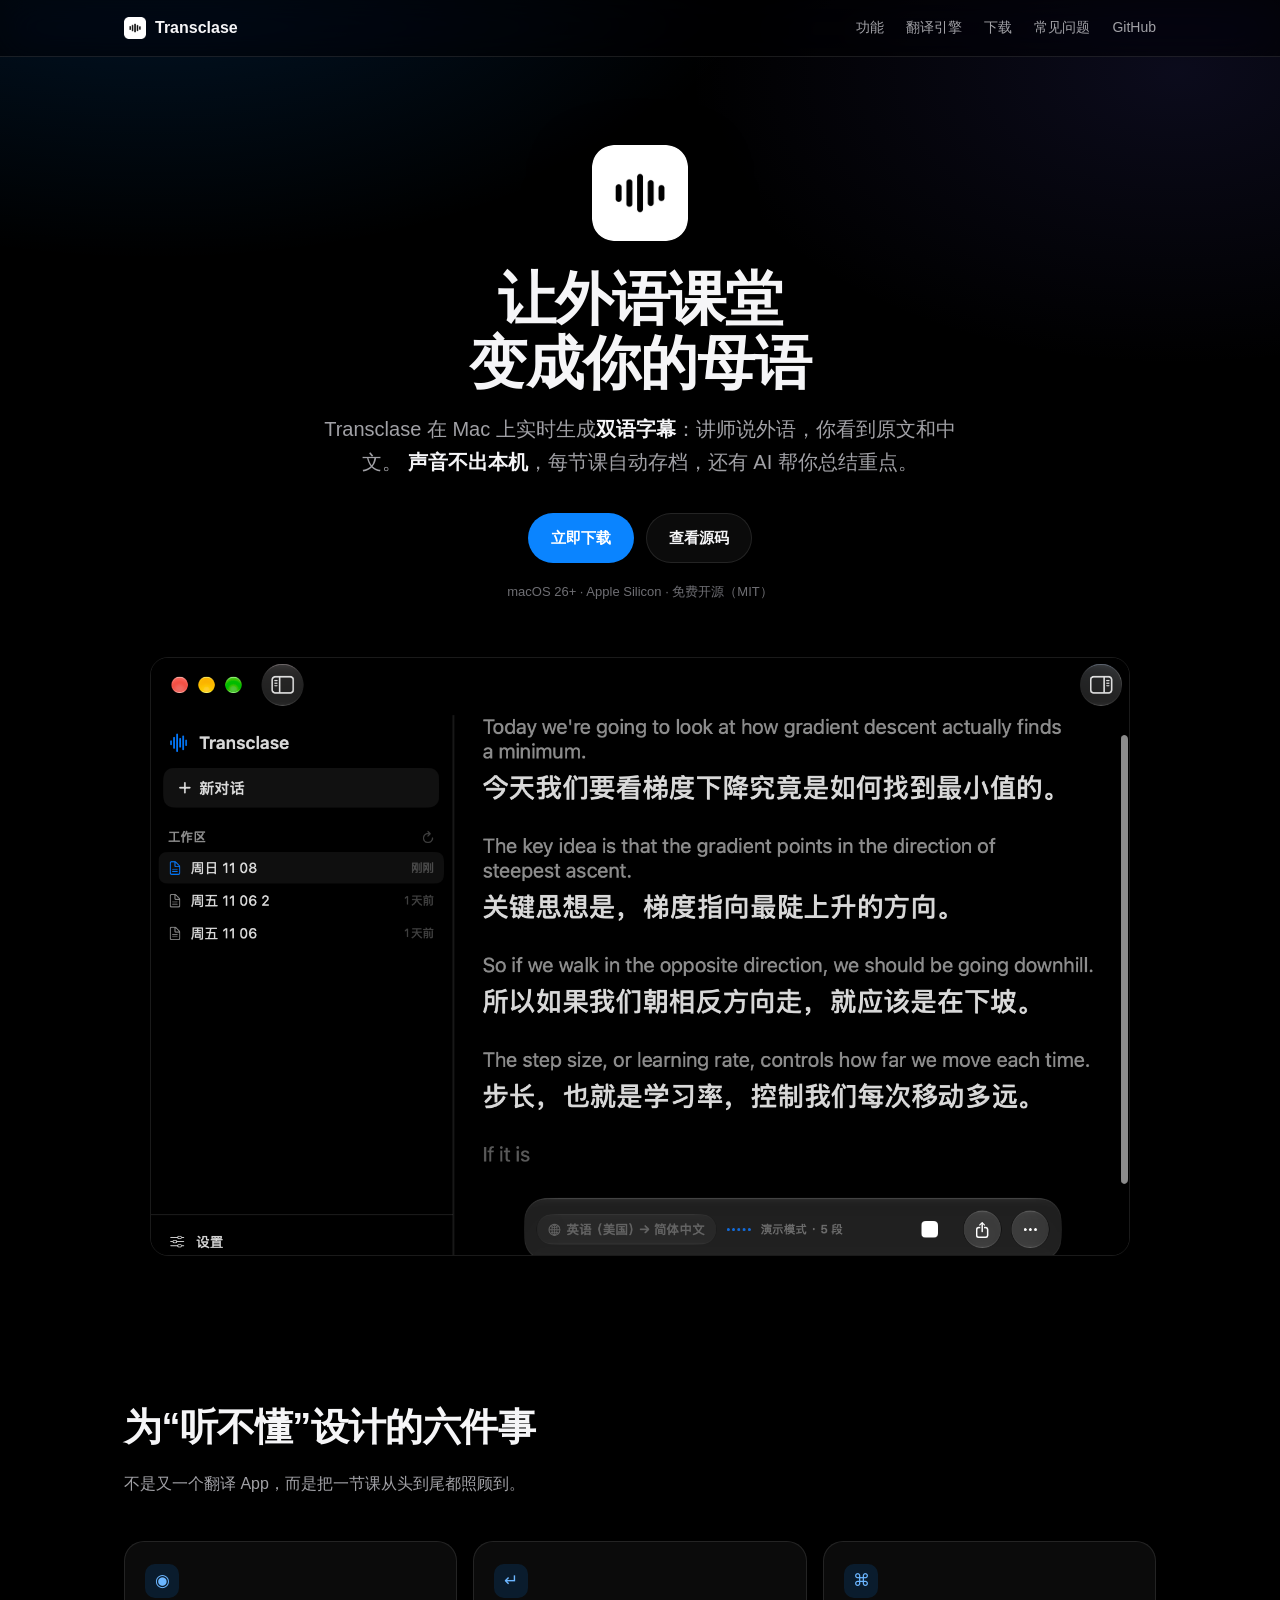
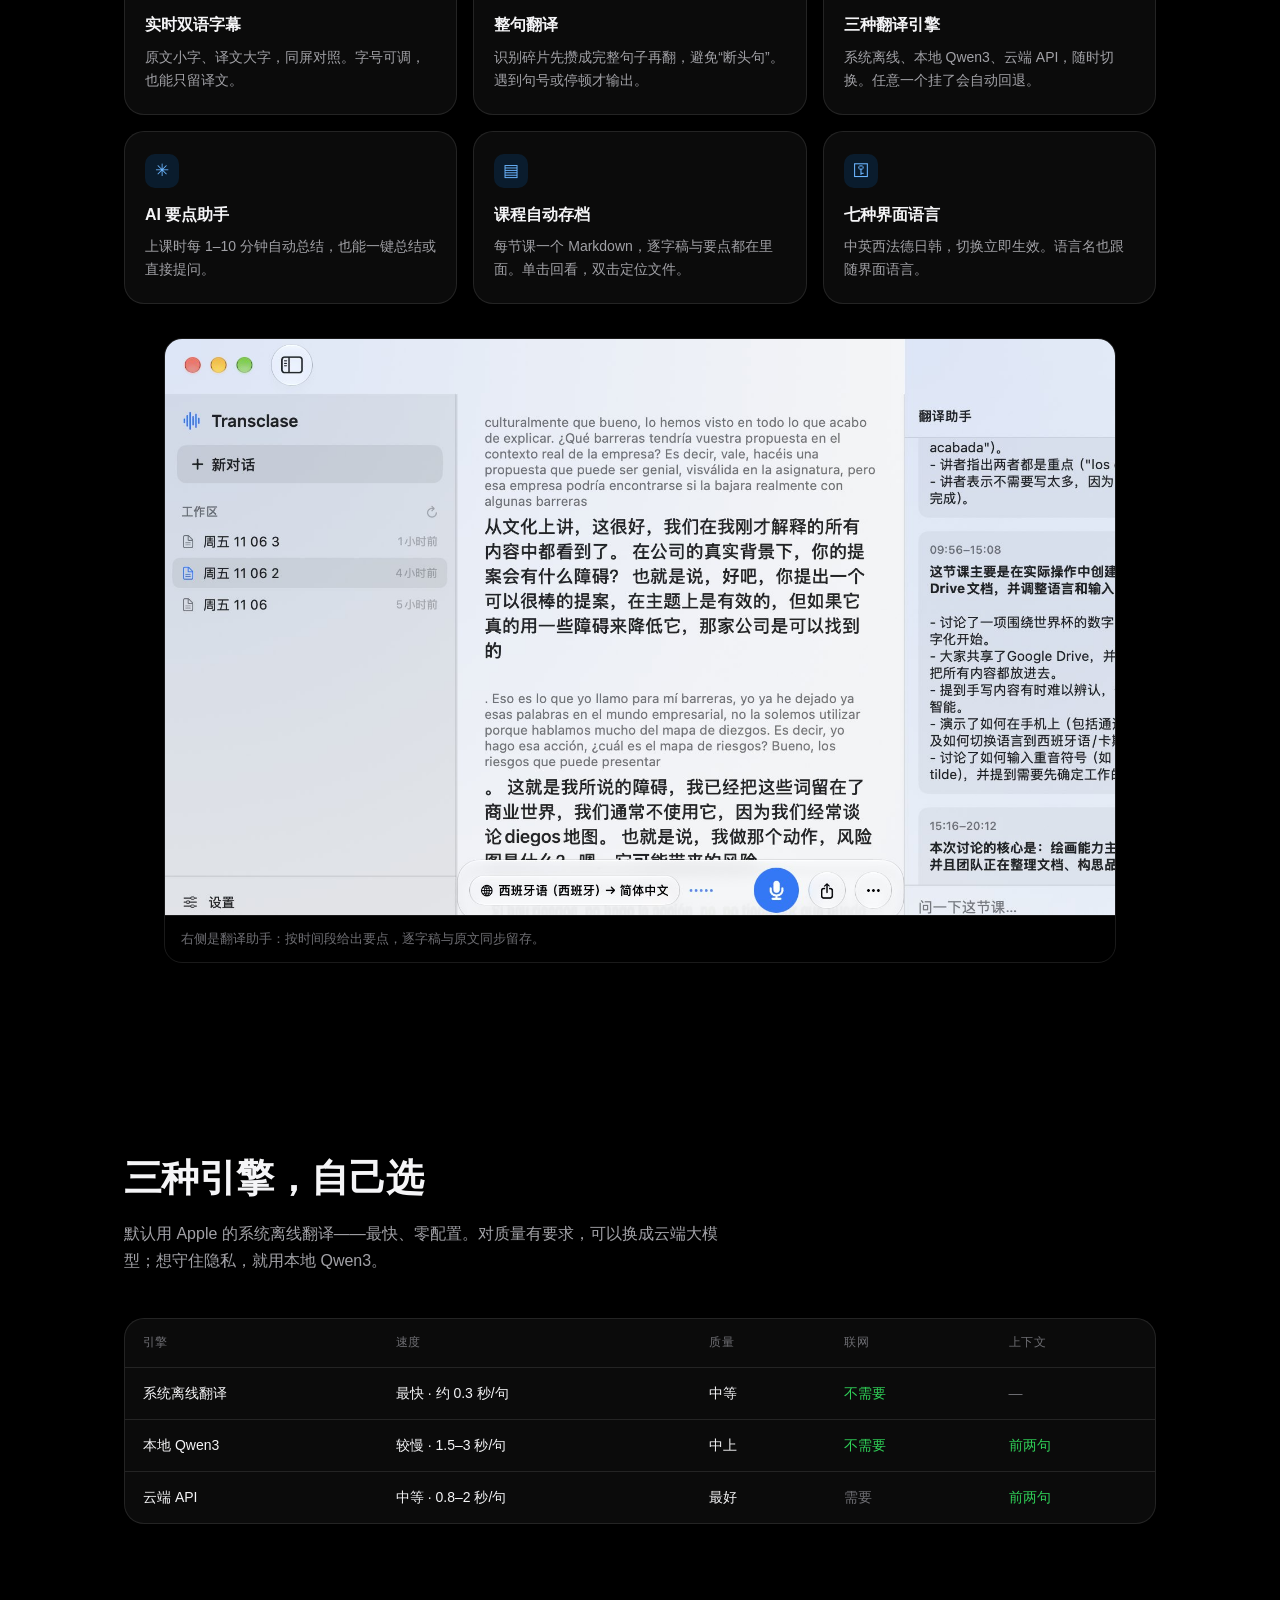
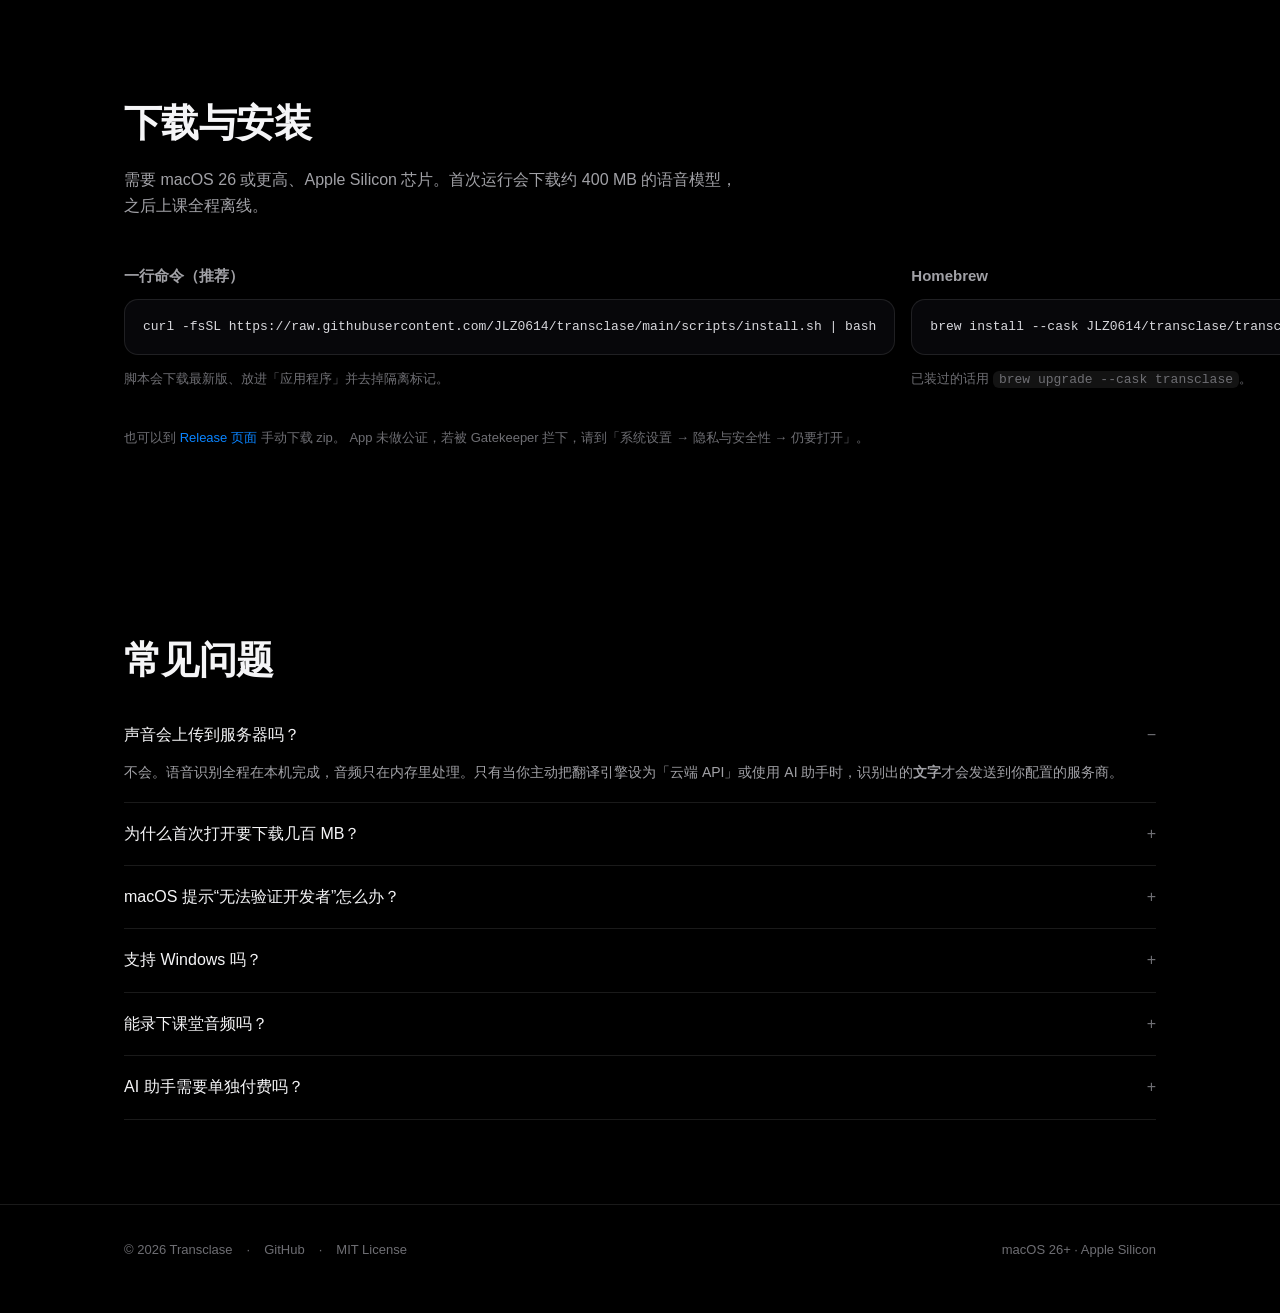
==== docs/index.html @ dda7a4b7 "docs: 新增宣传站点（GitHub Pages） - docs/index.html + style.css，深色玻璃风格 - 功能、引擎对比、安装、FAQ、隐私说明 - 两张实机截图" ====
<!DOCTYPE html>
<html lang="zh-Hans">
<head>
<meta charset="utf-8">
<meta name="viewport" content="width=device-width, initial-scale=1">
<title>Transclase 课堂同传 · Mac 上的实时课堂翻译</title>
<meta name="description" content="在 Mac 上实时把外语课堂变成中英双语字幕。声音不出本机，课程自动存档，配 AI 助手整理要点。">
<meta property="og:title" content="Transclase 课堂同传">
<meta property="og:description" content="实时双语字幕 · 完全离线 · AI 要点总结">
<meta property="og:image" content="img/shot-captions.png">
<link rel="icon" href="img/icon.png">
<link rel="stylesheet" href="style.css">
</head>
<body>

<nav>
  <div class="wrap">
    <a class="brand" href="#top"><img src="img/icon.png" alt="">Transclase</a>
    <div class="links">
      <a href="#features">功能</a>
      <a href="#engines">翻译引擎</a>
      <a href="#install">下载</a>
      <a href="#faq">常见问题</a>
      <a href="https://github.com/JLZ0614/transclase" target="_blank" rel="noopener">GitHub</a>
    </div>
  </div>
</nav>

<header class="hero wrap" id="top">
  <img class="icon" src="img/icon.png" alt="Transclase 图标">
  <h1>让外语课堂<br>变成你的母语</h1>
  <p class="lede">
    Transclase 在 Mac 上实时生成<b>双语字幕</b>：讲师说外语，你看到原文和中文。
    <b>声音不出本机</b>，每节课自动存档，还有 AI 帮你总结重点。
  </p>

  <div class="cta">
    <a class="btn btn-primary" href="#install">立即下载</a>
    <a class="btn btn-ghost" href="https://github.com/JLZ0614/transclase" target="_blank" rel="noopener">查看源码</a>
  </div>
  <p class="meta">macOS 26+ · Apple Silicon · 免费开源（MIT）</p>

  <div class="hero-shot">
    <img src="img/shot-captions.png" alt="Transclase 实时双语字幕界面">
  </div>
</header>

<section id="features">
  <div class="wrap">
    <h2>为“听不懂”设计的六件事</h2>
    <p class="section-lede">不是又一个翻译 App，而是把一节课从头到尾都照顾到。</p>

    <div class="grid">
      <div class="card">
        <div class="ico">◉</div>
        <h3>实时双语字幕</h3>
        <p>原文小字、译文大字，同屏对照。字号可调，也能只留译文。</p>
      </div>
      <div class="card">
        <div class="ico">↵</div>
        <h3>整句翻译</h3>
        <p>识别碎片先攒成完整句子再翻，避免“断头句”。遇到句号或停顿才输出。</p>
      </div>
      <div class="card">
        <div class="ico">⌘</div>
        <h3>三种翻译引擎</h3>
        <p>系统离线、本地 Qwen3、云端 API，随时切换。任意一个挂了会自动回退。</p>
      </div>
      <div class="card">
        <div class="ico">✳</div>
        <h3>AI 要点助手</h3>
        <p>上课时每 1–10 分钟自动总结，也能一键总结或直接提问。</p>
      </div>
      <div class="card">
        <div class="ico">▤</div>
        <h3>课程自动存档</h3>
        <p>每节课一个 Markdown，逐字稿与要点都在里面。单击回看，双击定位文件。</p>
      </div>
      <div class="card">
        <div class="ico">⚿</div>
        <h3>七种界面语言</h3>
        <p>中英西法德日韩，切换立即生效。语言名也跟随界面语言。</p>
      </div>
    </div>

    <figure class="shot">
      <img src="img/shot-assistant.jpg" alt="翻译助手与要点卡片">
      <figcaption>右侧是翻译助手：按时间段给出要点，逐字稿与原文同步留存。</figcaption>
    </figure>
  </div>
</section>

<section id="engines">
  <div class="wrap">
    <h2>三种引擎，自己选</h2>
    <p class="section-lede">
      默认用 Apple 的系统离线翻译——最快、零配置。对质量有要求，可以换成云端大模型；想守住隐私，就用本地 Qwen3。
    </p>

    <div class="table-card">
      <table>
        <thead>
          <tr><th>引擎</th><th>速度</th><th>质量</th><th>联网</th><th>上下文</th></tr>
        </thead>
        <tbody>
          <tr><td>系统离线翻译</td><td>最快 · 约 0.3 秒/句</td><td>中等</td><td class="yes">不需要</td><td class="no">—</td></tr>
          <tr><td>本地 Qwen3</td><td>较慢 · 1.5–3 秒/句</td><td>中上</td><td class="yes">不需要</td><td class="yes">前两句</td></tr>
          <tr><td>云端 API</td><td>中等 · 0.8–2 秒/句</td><td>最好</td><td class="no">需要</td><td class="yes">前两句</td></tr>
        </tbody>
      </table>
    </div>
  </div>
</section>

<section id="install">
  <div class="wrap">
    <h2>下载与安装</h2>
    <p class="section-lede">
      需要 macOS 26 或更高、Apple Silicon 芯片。首次运行会下载约 400 MB 的语音模型，之后上课全程离线。
    </p>

    <div class="install-grid">
      <div>
        <h3 style="font-size:15px;margin:0 0 10px;color:var(--muted)">一行命令（推荐）</h3>
        <pre><code>curl -fsSL https://raw.githubusercontent.com/JLZ0614/transclase/main/scripts/install.sh | bash</code></pre>
        <p class="meta">脚本会下载最新版、放进「应用程序」并去掉隔离标记。</p>
      </div>
      <div>
        <h3 style="font-size:15px;margin:0 0 10px;color:var(--muted)">Homebrew</h3>
        <pre><code>brew install --cask JLZ0614/transclase/transclase</code></pre>
        <p class="meta">已装过的话用 <code>brew upgrade --cask transclase</code>。</p>
      </div>
    </div>

    <p class="meta" style="margin-top:24px">
      也可以到 <a href="https://github.com/JLZ0614/transclase/releases/latest" target="_blank" rel="noopener" style="color:var(--accent)">Release 页面</a> 手动下载 zip。
      App 未做公证，若被 Gatekeeper 拦下，请到「系统设置 → 隐私与安全性 → 仍要打开」。
    </p>
  </div>
</section>

<section id="faq">
  <div class="wrap">
    <h2>常见问题</h2>

    <details open>
      <summary>声音会上传到服务器吗？</summary>
      <p>不会。语音识别全程在本机完成，音频只在内存里处理。只有当你主动把翻译引擎设为「云端 API」或使用 AI 助手时，识别出的<strong>文字</strong>才会发送到你配置的服务商。</p>
    </details>

    <details>
      <summary>为什么首次打开要下载几百 MB？</summary>
      <p>Apple 的识别模型和翻译语言包是按需下载的，不是系统预装。下载一次之后，上课可以完全离线。</p>
    </details>

    <details>
      <summary>macOS 提示“无法验证开发者”怎么办？</summary>
      <p>App 没有 Apple 开发者证书，因此无法通过 Gatekeeper。用上面的 curl 命令安装可以绕开隔离标记；如果已经下载了 zip，请在「系统设置 → 隐私与安全性」里点「仍要打开」。</p>
    </details>

    <details>
      <summary>支持 Windows 吗？</summary>
      <p>不支持。App 建立在 Apple 的语音识别与翻译框架之上，这些框架只有 macOS 才有。Windows 版本需要完全不同的技术栈。</p>
    </details>

    <details>
      <summary>能录下课堂音频吗？</summary>
      <p>不能。App 只保存文字（逐字稿与要点），不保存录音。请在上课前确认所在学校与当地法律对课堂记录的要求。</p>
    </details>

    <details>
      <summary>AI 助手需要单独付费吗？</summary>
      <p>助手走你自己的云端 API Key，费用直接结算给服务商。一节两小时的课通常在几毛钱以内。</p>
    </details>
  </div>
</section>

<footer>
  <div class="wrap">
    <span>© 2026 Transclase</span>
    <span>·</span>
    <a href="https://github.com/JLZ0614/transclase" target="_blank" rel="noopener">GitHub</a>
    <span>·</span>
    <a href="https://github.com/JLZ0614/transclase/blob/main/LICENSE" target="_blank" rel="noopener">MIT License</a>
    <span style="margin-left:auto">macOS 26+ · Apple Silicon</span>
  </div>
</footer>

</body>
</html>
---- docs/style.css ----
:root {
  --bg: #000000;
  --bg-soft: #0b0b0d;
  --panel: rgba(255, 255, 255, 0.045);
  --panel-strong: rgba(255, 255, 255, 0.075);
  --line: rgba(255, 255, 255, 0.10);
  --text: #f5f5f7;
  --muted: #a1a1a6;
  --faint: #6e6e73;
  --accent: #0a84ff;
  --green: #30d158;
  --radius: 20px;
  --max: 1080px;
}

* { box-sizing: border-box; }

html { scroll-behavior: smooth; }

body {
  margin: 0;
  background: var(--bg);
  color: var(--text);
  font: 16px/1.65 -apple-system, BlinkMacSystemFont, "SF Pro SC", "SF Pro Text",
        "PingFang SC", "Helvetica Neue", "Microsoft YaHei", sans-serif;
  -webkit-font-smoothing: antialiased;
  overflow-x: hidden;
}

body::before {
  content: "";
  position: fixed;
  inset: 0;
  pointer-events: none;
  background:
    radial-gradient(900px 500px at 12% -10%, rgba(10, 132, 255, 0.18), transparent 70%),
    radial-gradient(700px 420px at 92% 8%, rgba(94, 92, 230, 0.12), transparent 70%);
  z-index: 0;
}

a { color: inherit; text-decoration: none; }

.wrap {
  position: relative;
  z-index: 1;
  max-width: var(--max);
  margin: 0 auto;
  padding: 0 24px;
}

/* ---------- nav ---------- */
nav {
  position: sticky;
  top: 0;
  z-index: 20;
  backdrop-filter: saturate(180%) blur(20px);
  -webkit-backdrop-filter: saturate(180%) blur(20px);
  background: rgba(0, 0, 0, 0.55);
  border-bottom: 1px solid var(--line);
}

nav .wrap {
  display: flex;
  align-items: center;
  gap: 14px;
  height: 56px;
}

.brand { display: flex; align-items: center; gap: 9px; font-weight: 600; }
.brand img { width: 22px; height: 22px; }

nav .links { margin-left: auto; display: flex; gap: 22px; font-size: 14px; color: var(--muted); }
nav .links a:hover { color: var(--text); }
@media (max-width: 720px) { nav .links { display: none; } }

/* ---------- hero ---------- */
header.hero {
  padding: 88px 0 56px;
  text-align: center;
}

.hero .icon {
  width: 96px;
  height: 96px;
  border-radius: 22px;
  display: block;
  margin: 0 auto 26px;
  box-shadow: 0 24px 60px rgba(0, 0, 0, 0.55);
}

h1 {
  font-size: clamp(34px, 6vw, 58px);
  line-height: 1.1;
  letter-spacing: -0.02em;
  margin: 0 0 18px;
}

.hero .lede {
  font-size: clamp(16px, 2.2vw, 20px);
  color: var(--muted);
  max-width: 640px;
  margin: 0 auto 34px;
}

.hero .lede b { color: var(--text); font-weight: 600; }

.cta {
  display: flex;
  flex-wrap: wrap;
  gap: 12px;
  justify-content: center;
  margin-bottom: 18px;
}

.btn {
  display: inline-flex;
  align-items: center;
  gap: 8px;
  padding: 12px 22px;
  border-radius: 999px;
  font-size: 15px;
  font-weight: 600;
  border: 1px solid transparent;
  transition: transform .15s ease, background .2s ease;
}
.btn:hover { transform: translateY(-1px); }
.btn-primary { background: var(--accent); color: #fff; }
.btn-primary:hover { background: #2a94ff; }
.btn-ghost { border-color: var(--line); background: var(--panel); color: var(--text); }
.btn-ghost:hover { background: var(--panel-strong); }

.meta { color: var(--faint); font-size: 13px; }

.hero-shot {
  margin: 54px auto 0;
  max-width: 980px;
  border-radius: 18px;
  border: 1px solid var(--line);
  box-shadow: 0 40px 100px rgba(0, 0, 0, 0.65);
  overflow: hidden;
}
.hero-shot img { display: block; width: 100%; height: auto; }

/* ---------- sections ---------- */
section { padding: 84px 0; }

h2 {
  font-size: clamp(26px, 4vw, 38px);
  letter-spacing: -0.015em;
  margin: 0 0 12px;
}

.section-lede {
  color: var(--muted);
  max-width: 620px;
  margin: 0 0 44px;
}

.grid {
  display: grid;
  gap: 16px;
  grid-template-columns: repeat(3, 1fr);
}
@media (max-width: 900px) { .grid { grid-template-columns: repeat(2, 1fr); } }
@media (max-width: 620px) { .grid { grid-template-columns: 1fr; } }

.card {
  background: var(--panel);
  border: 1px solid var(--line);
  border-radius: var(--radius);
  padding: 22px 20px;
  backdrop-filter: blur(20px);
  -webkit-backdrop-filter: blur(20px);
}

.card .ico {
  width: 34px; height: 34px;
  display: grid; place-items: center;
  border-radius: 10px;
  background: rgba(10, 132, 255, 0.14);
  color: #6cb6ff;
  margin-bottom: 14px;
  font-size: 17px;
}

.card h3 { font-size: 16px; margin: 0 0 7px; }
.card p { font-size: 14px; color: var(--muted); margin: 0; }

/* ---------- table ---------- */
.table-card {
  border: 1px solid var(--line);
  border-radius: var(--radius);
  overflow: hidden;
  background: var(--panel);
}
table { width: 100%; border-collapse: collapse; font-size: 14px; }
th, td { text-align: left; padding: 14px 18px; border-bottom: 1px solid var(--line); }
th { color: var(--faint); font-weight: 500; font-size: 12px; letter-spacing: .04em; text-transform: uppercase; }
tr:last-child td { border-bottom: none; }
td.yes { color: var(--green); }
td.no { color: var(--faint); }

/* ---------- install ---------- */
.install-grid { display: grid; grid-template-columns: 1fr 1fr; gap: 16px; }
@media (max-width: 860px) { .install-grid { grid-template-columns: 1fr; } }

pre {
  background: #07070a;
  border: 1px solid var(--line);
  border-radius: 14px;
  padding: 16px 18px;
  overflow-x: auto;
  font: 13px/1.7 ui-monospace, "SF Mono", Menlo, monospace;
  color: #d8d8dd;
  margin: 0 0 12px;
}
code { font-family: ui-monospace, "SF Mono", Menlo, monospace; }
p code, li code {
  background: var(--panel-strong);
  padding: 1px 6px;
  border-radius: 6px;
  font-size: 13px;
}

/* ---------- faq ---------- */
details {
  border-bottom: 1px solid var(--line);
  padding: 18px 0;
}
details summary {
  cursor: pointer;
  font-weight: 500;
  list-style: none;
}
details summary::-webkit-details-marker { display: none; }
details summary::after { content: "+"; float: right; color: var(--faint); }
details[open] summary::after { content: "−"; }
details p { color: var(--muted); font-size: 14px; margin: 12px 0 0; }

/* ---------- footer ---------- */
footer {
  border-top: 1px solid var(--line);
  padding: 34px 0 54px;
  color: var(--faint);
  font-size: 13px;
}
footer .wrap { display: flex; flex-wrap: wrap; gap: 14px; align-items: center; }
footer a:hover { color: var(--text); }

.shot {
  margin-top: 34px;
  border-radius: 18px;
  border: 1px solid var(--line);
  box-shadow: 0 30px 80px rgba(0, 0, 0, 0.55);
  overflow: hidden;
}
.shot img { display: block; width: 100%; height: auto; }
.shot figcaption { padding: 12px 16px; font-size: 13px; color: var(--faint); border-top: 1px solid var(--line); }
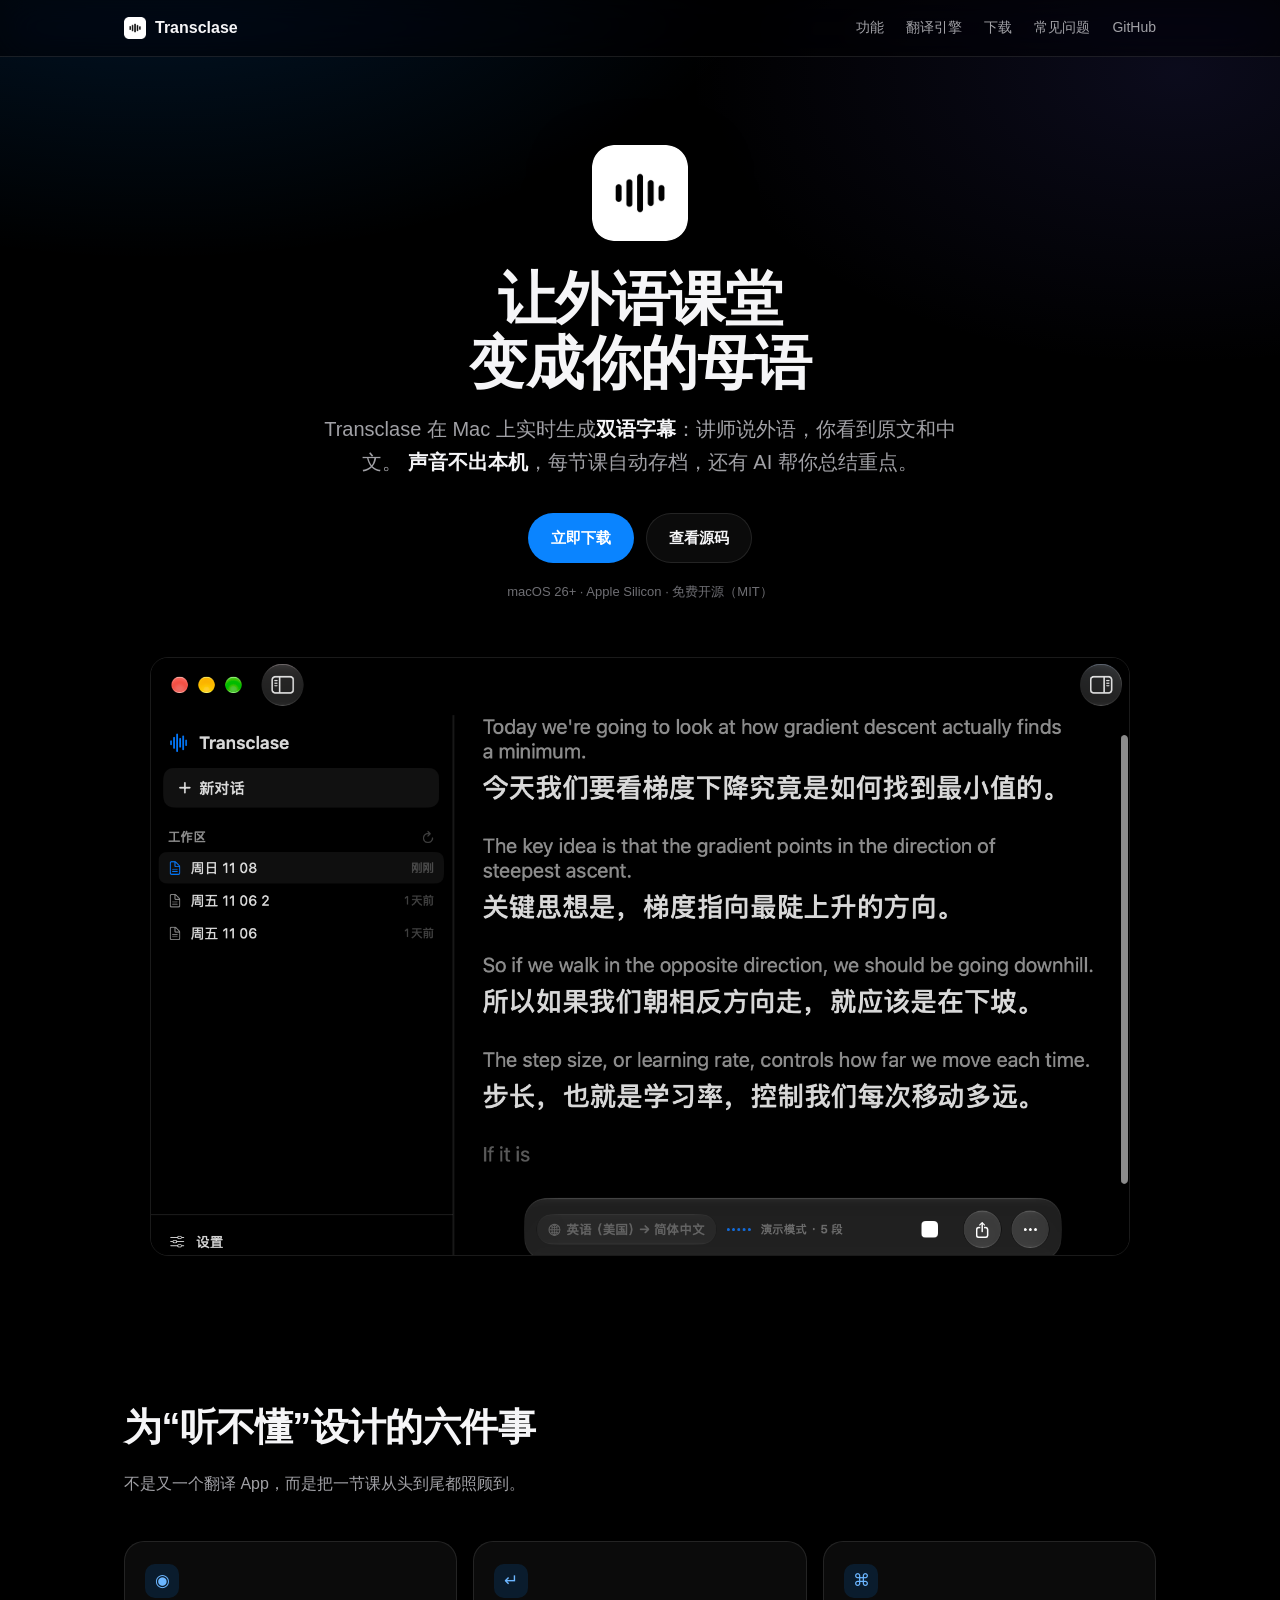
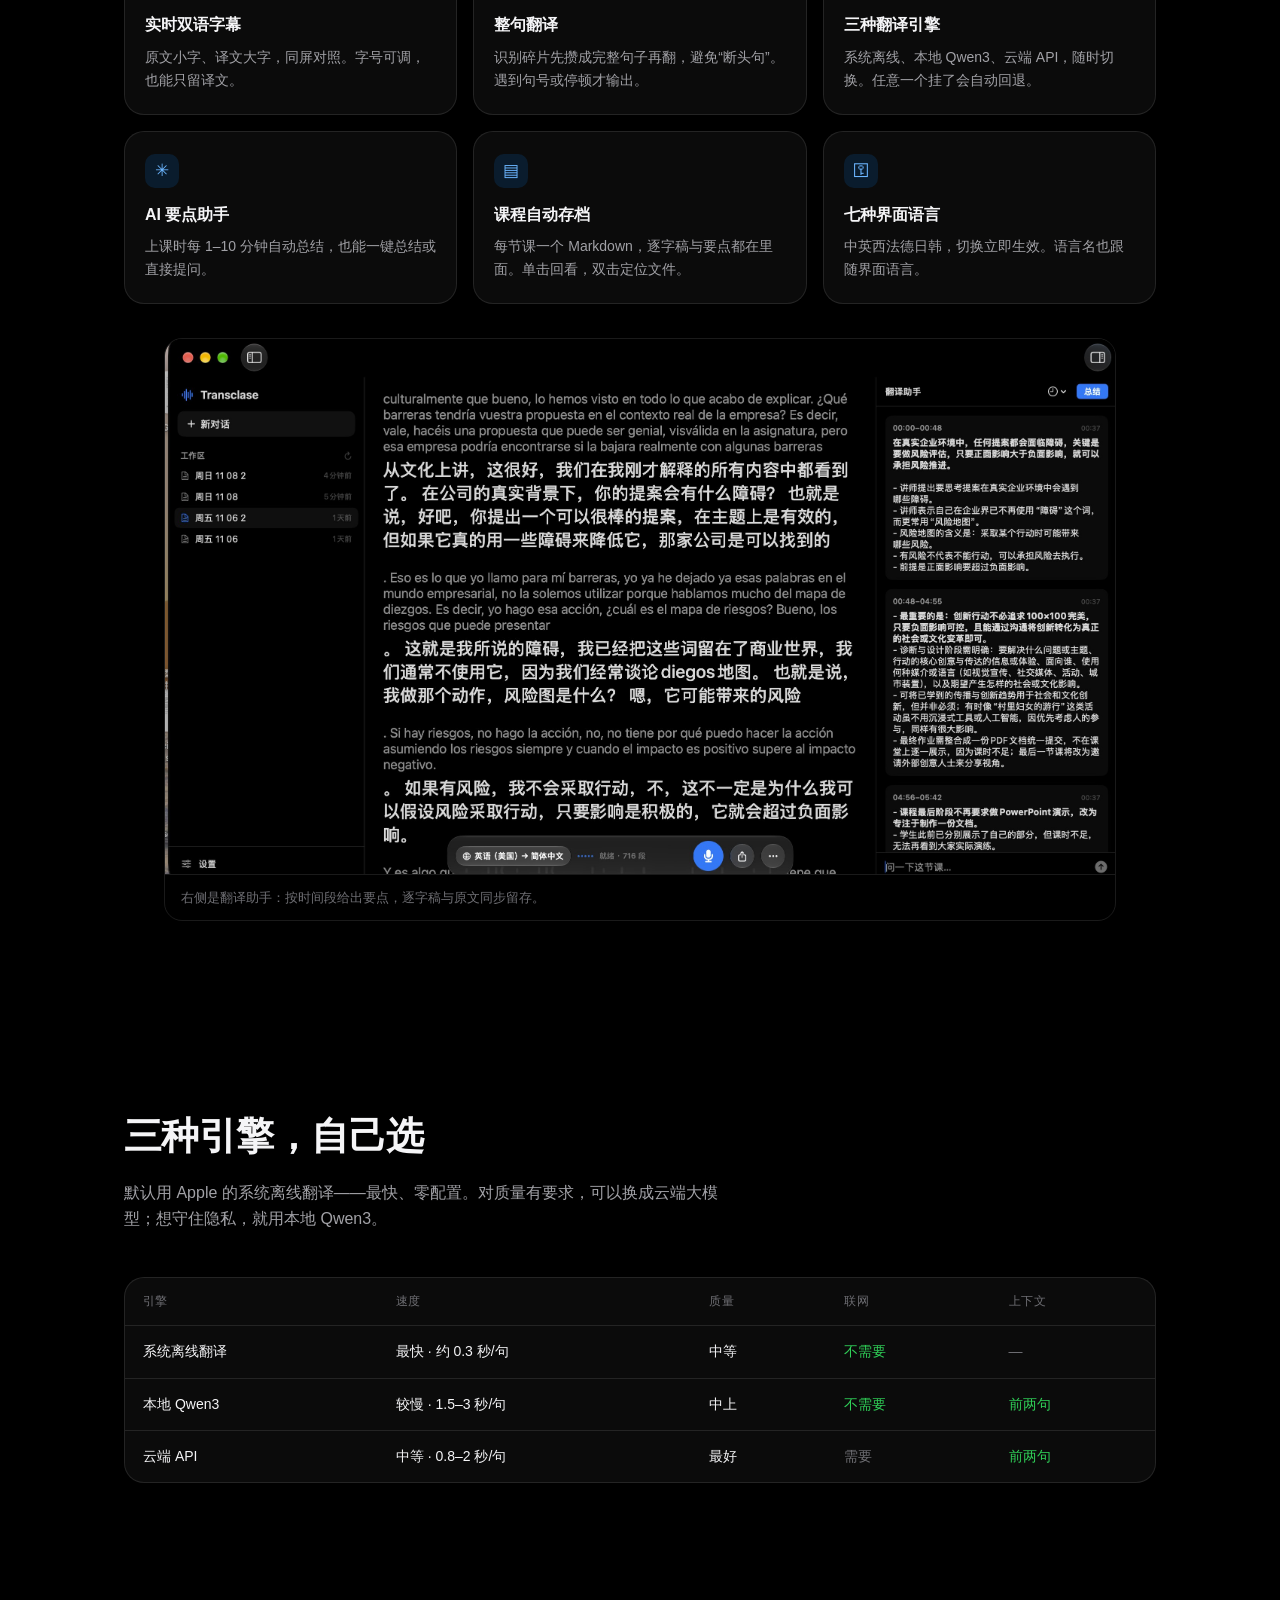
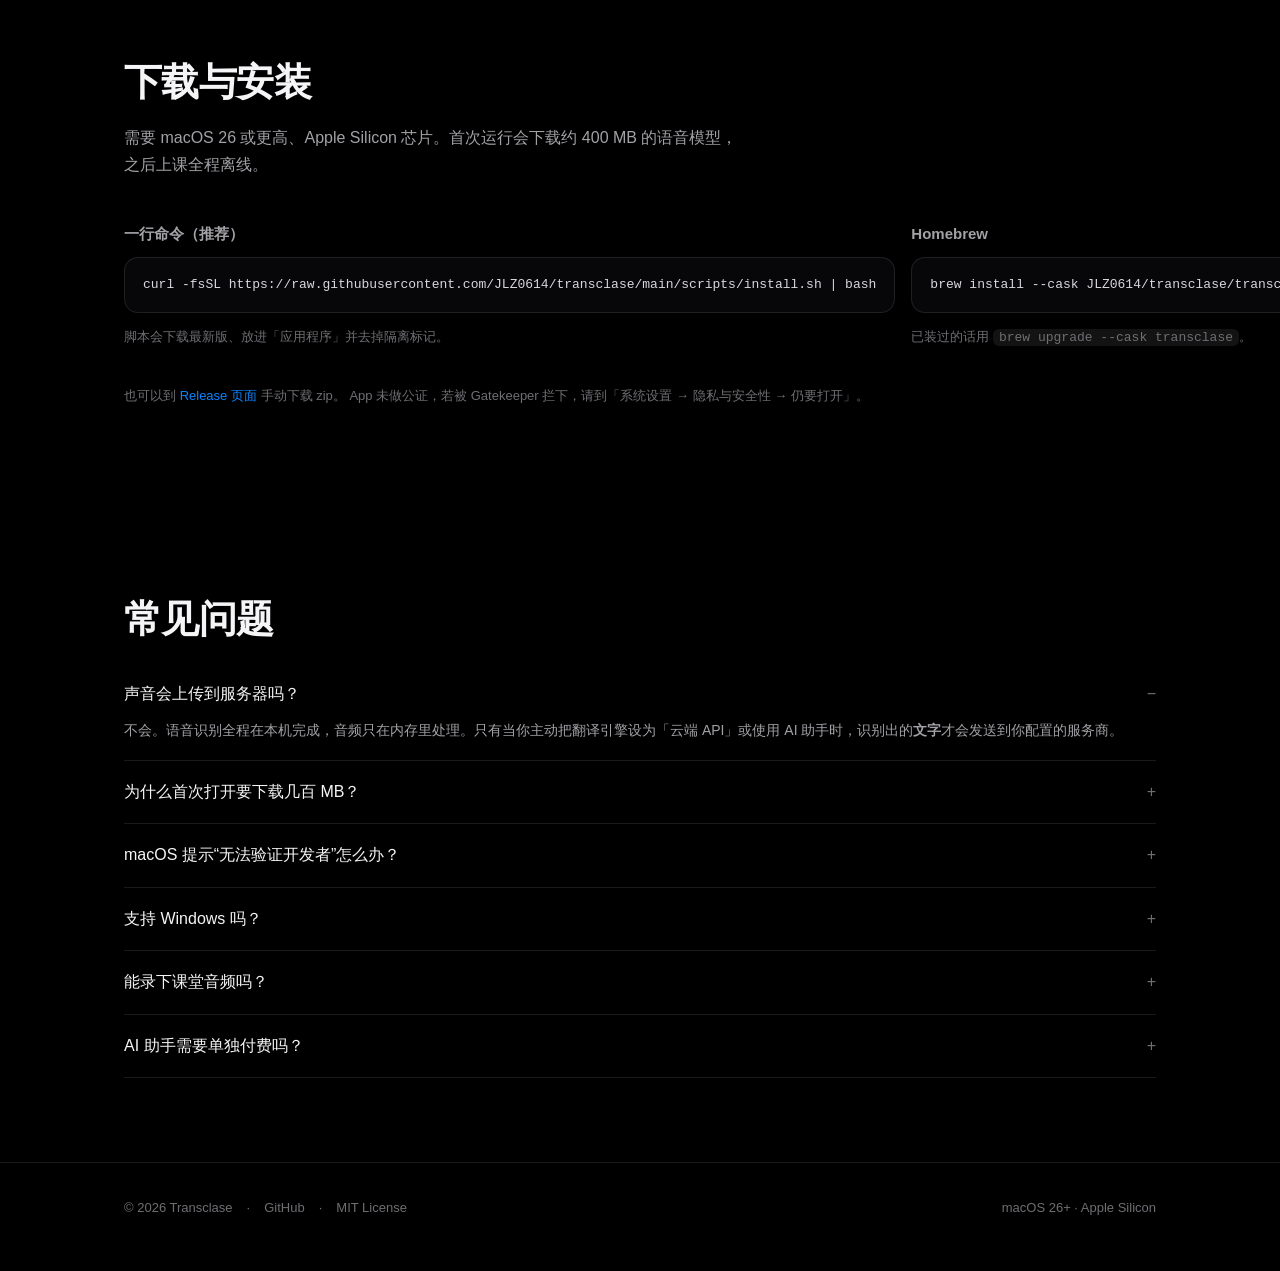
==== commit 72d62150: "docs: 助手截图换名避免缓存" ====
--- a/docs/index.html
+++ b/docs/index.html
@@ -84,7 +84,7 @@
     </div>
 
     <figure class="shot">
-      <img src="img/shot-assistant.jpg" alt="翻译助手与要点卡片">
+      <img src="img/assistant-panel.jpg" alt="翻译助手与要点卡片">
       <figcaption>右侧是翻译助手：按时间段给出要点，逐字稿与原文同步留存。</figcaption>
     </figure>
   </div>
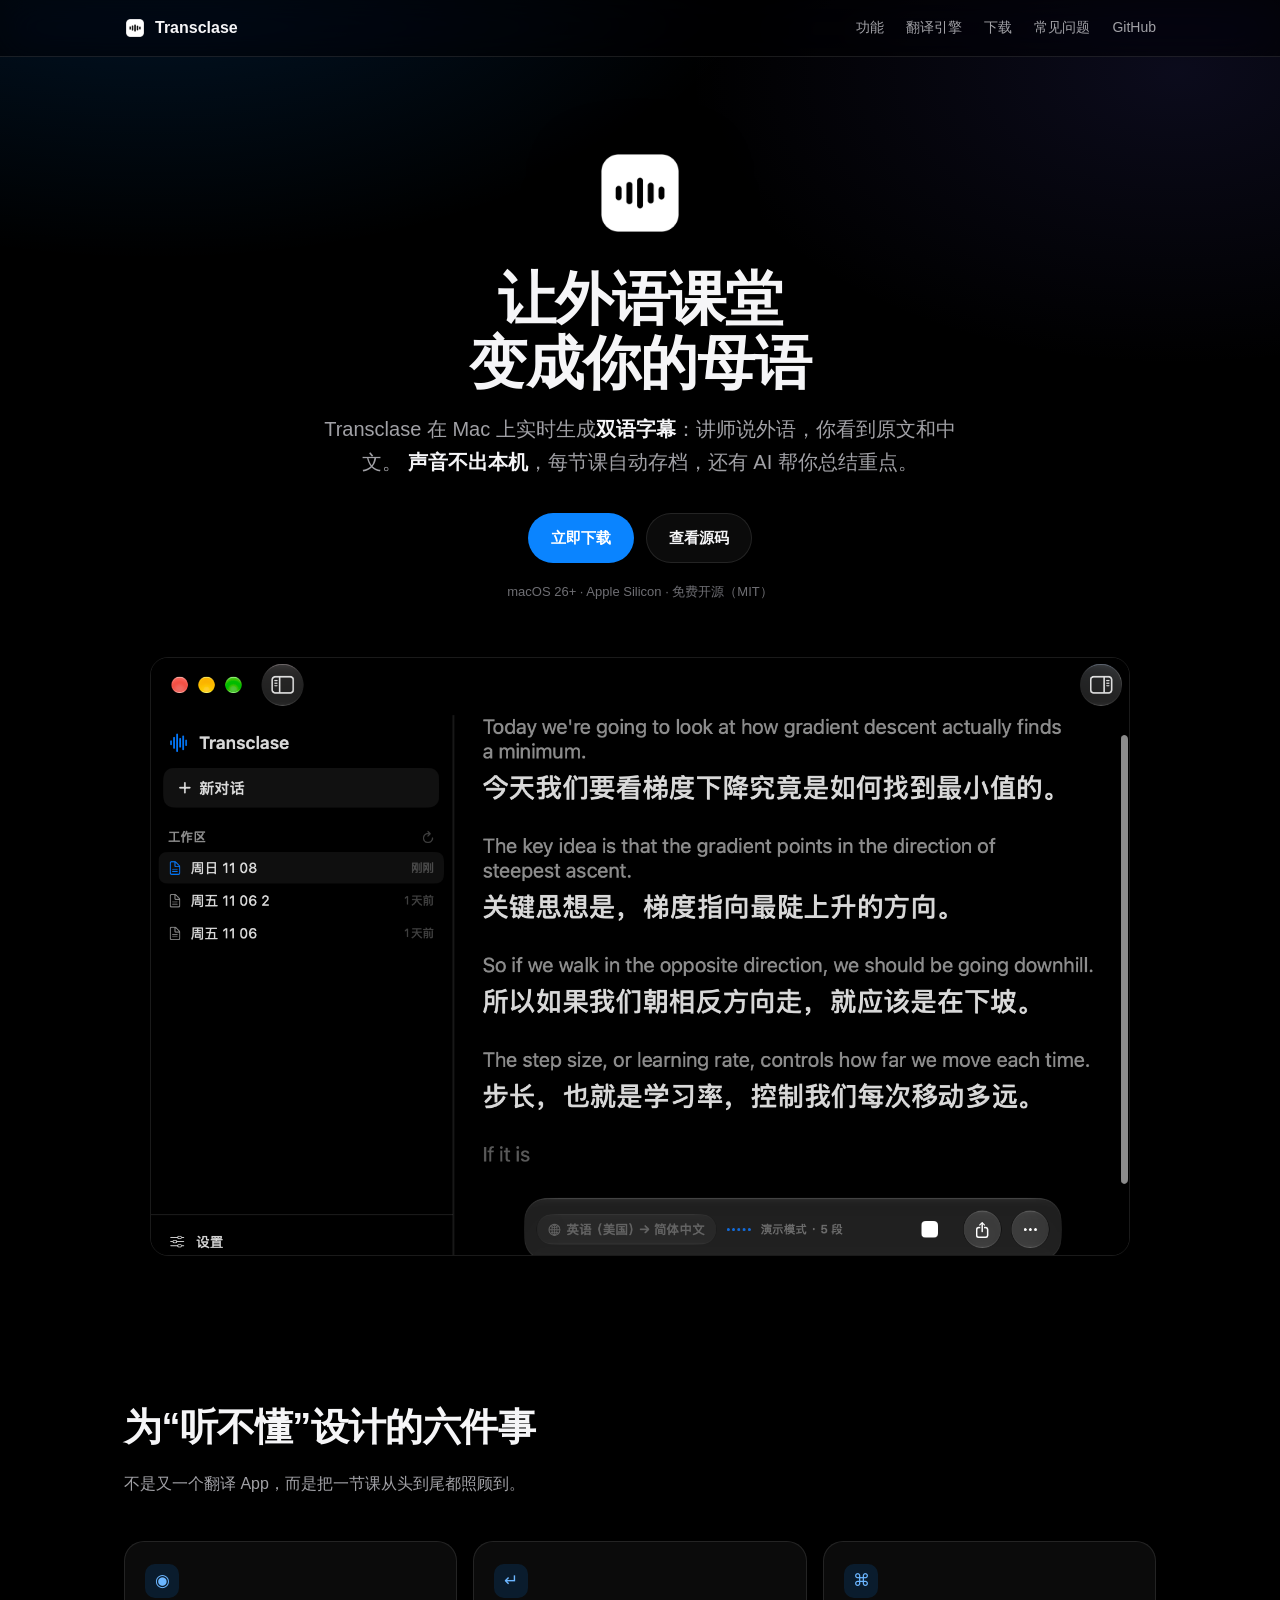
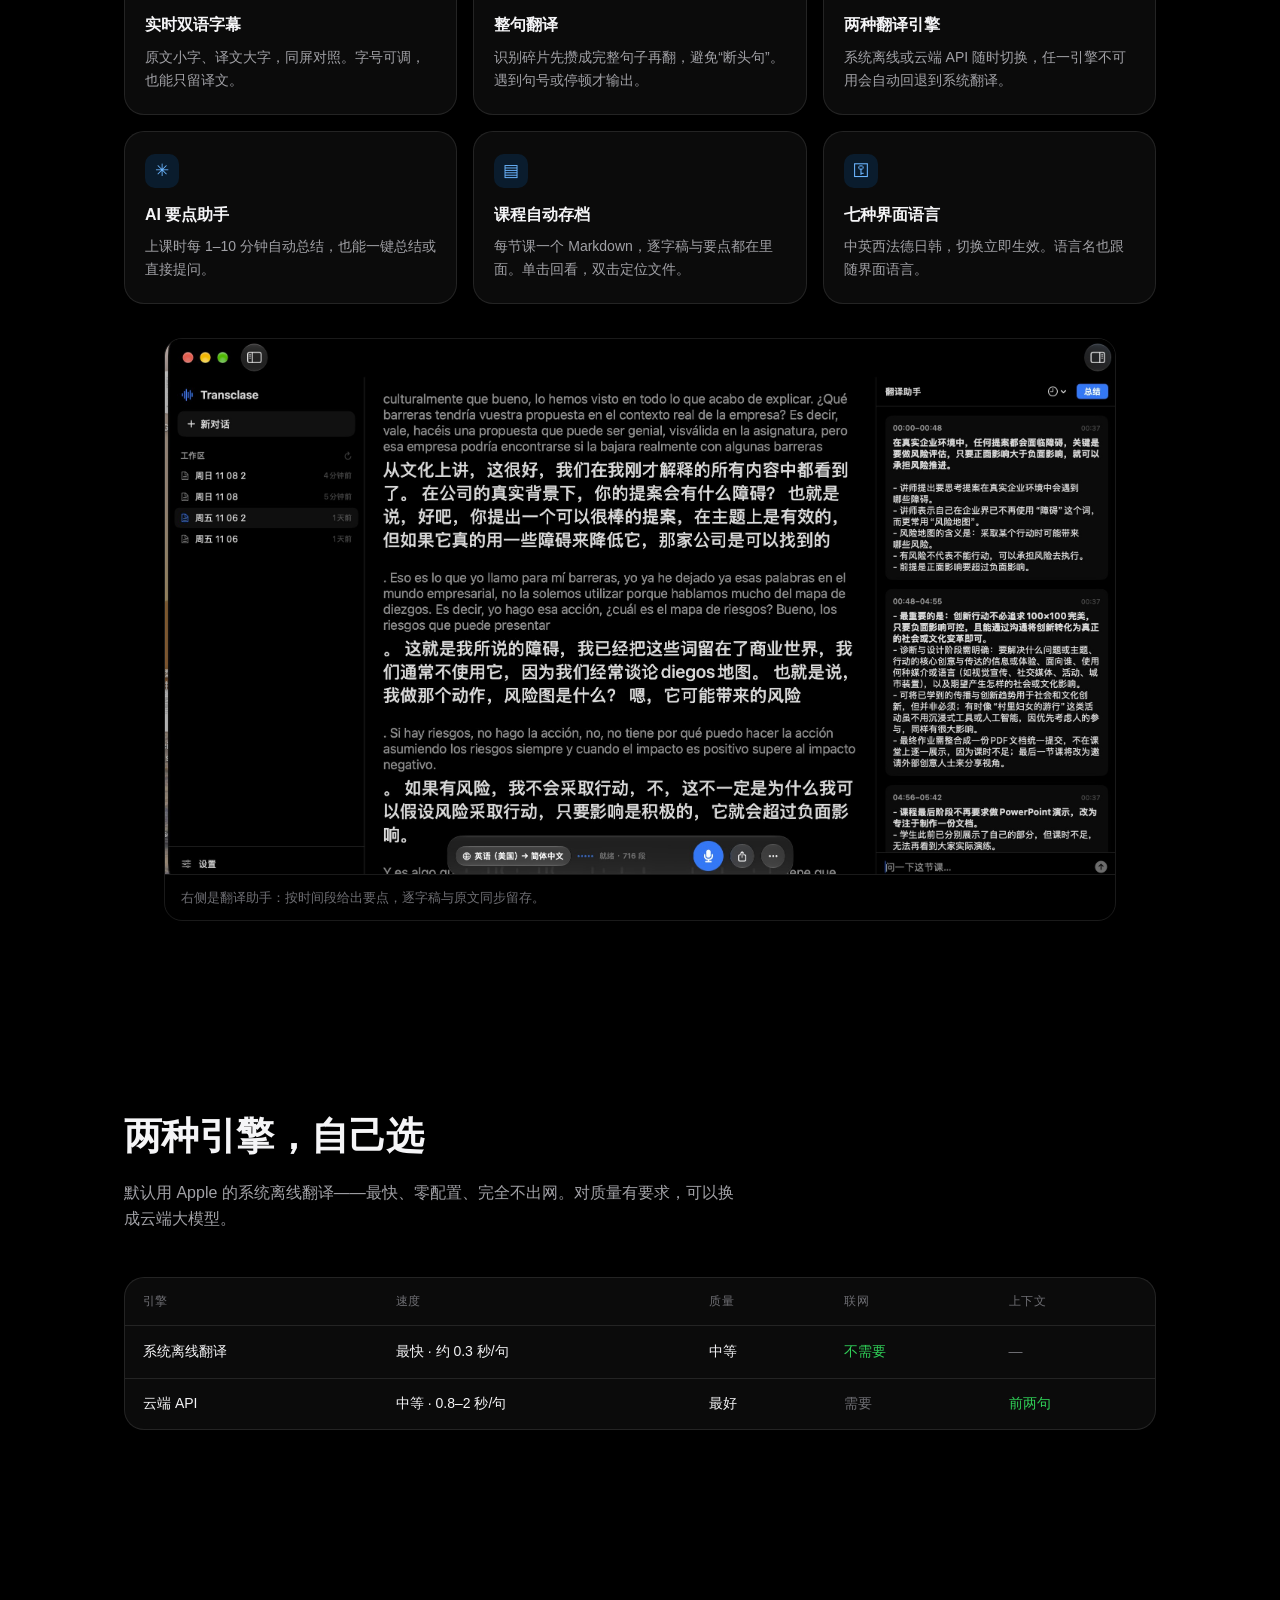
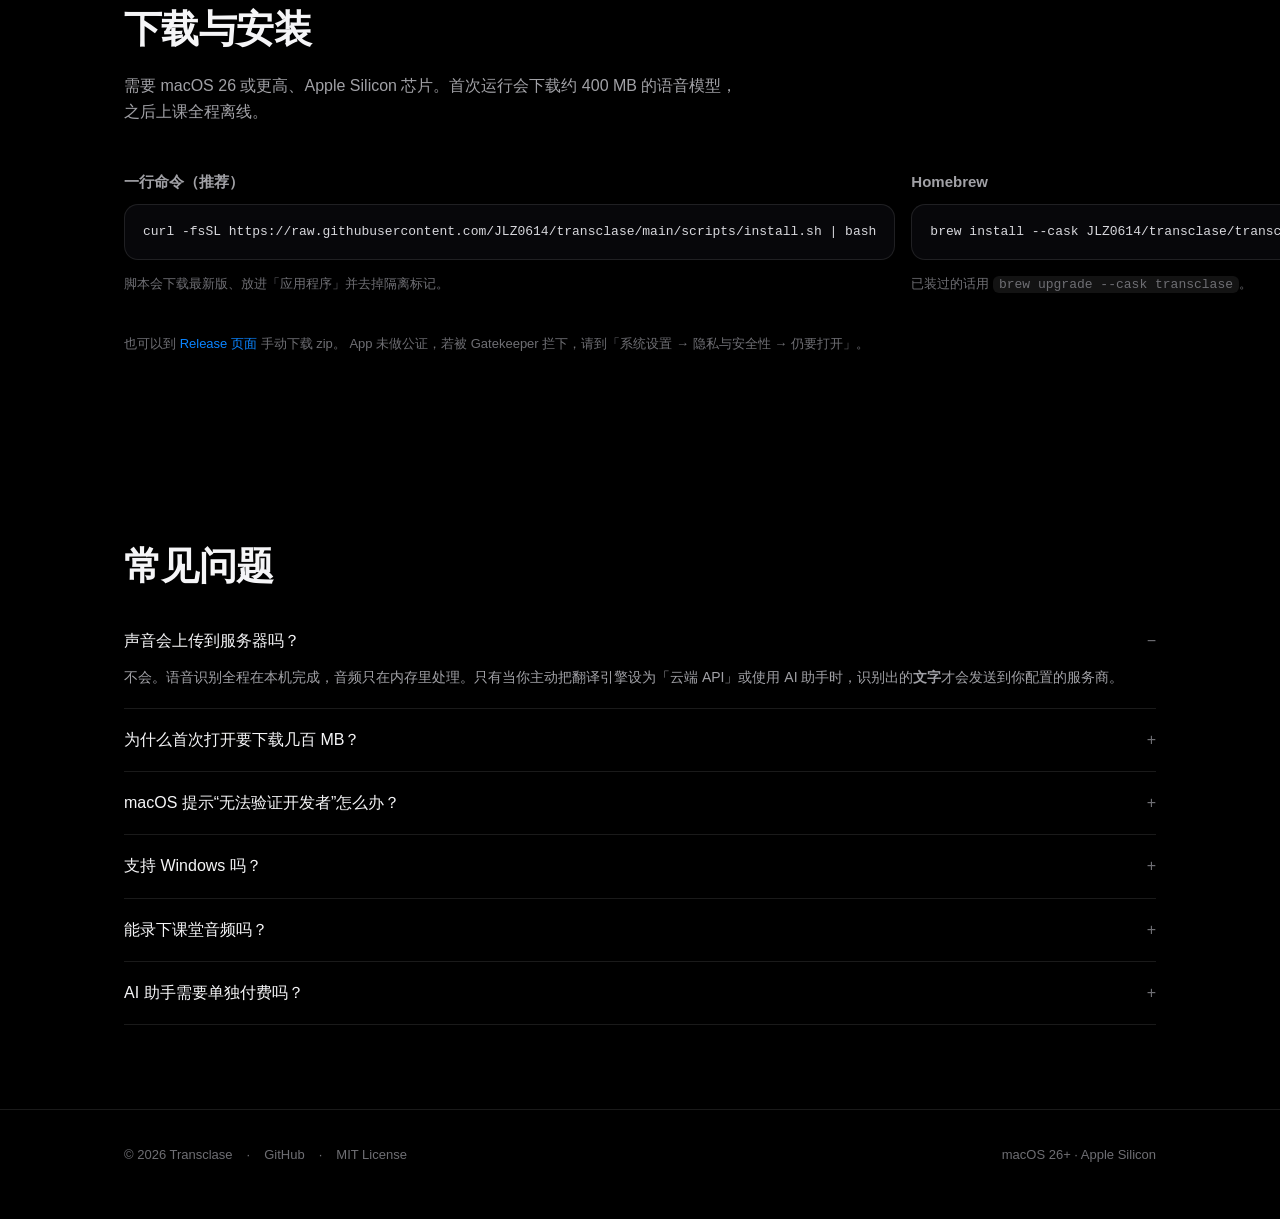
==== commit 26db9e0f: "feat!: 移除本地 Qwen3 引擎，补齐上架所需配置 - 删除本地引擎（设置、管线、类型），旧存档自动回落到系统翻译 - API Key 迁回 Keychain，首次启动从旧 JSON 迁移并删" ====
--- a/docs/index.html
+++ b/docs/index.html
@@ -63,8 +63,8 @@
       </div>
       <div class="card">
         <div class="ico">⌘</div>
-        <h3>三种翻译引擎</h3>
-        <p>系统离线、本地 Qwen3、云端 API，随时切换。任意一个挂了会自动回退。</p>
+        <h3>两种翻译引擎</h3>
+        <p>系统离线或云端 API 随时切换，任一引擎不可用会自动回退到系统翻译。</p>
       </div>
       <div class="card">
         <div class="ico">✳</div>
@@ -92,9 +92,9 @@
 
 <section id="engines">
   <div class="wrap">
-    <h2>三种引擎，自己选</h2>
+    <h2>两种引擎，自己选</h2>
     <p class="section-lede">
-      默认用 Apple 的系统离线翻译——最快、零配置。对质量有要求，可以换成云端大模型；想守住隐私，就用本地 Qwen3。
+      默认用 Apple 的系统离线翻译——最快、零配置、完全不出网。对质量有要求，可以换成云端大模型。
     </p>
 
     <div class="table-card">
@@ -104,7 +104,7 @@
         </thead>
         <tbody>
           <tr><td>系统离线翻译</td><td>最快 · 约 0.3 秒/句</td><td>中等</td><td class="yes">不需要</td><td class="no">—</td></tr>
-          <tr><td>本地 Qwen3</td><td>较慢 · 1.5–3 秒/句</td><td>中上</td><td class="yes">不需要</td><td class="yes">前两句</td></tr>
+          <tr></tr>
           <tr><td>云端 API</td><td>中等 · 0.8–2 秒/句</td><td>最好</td><td class="no">需要</td><td class="yes">前两句</td></tr>
         </tbody>
       </table>
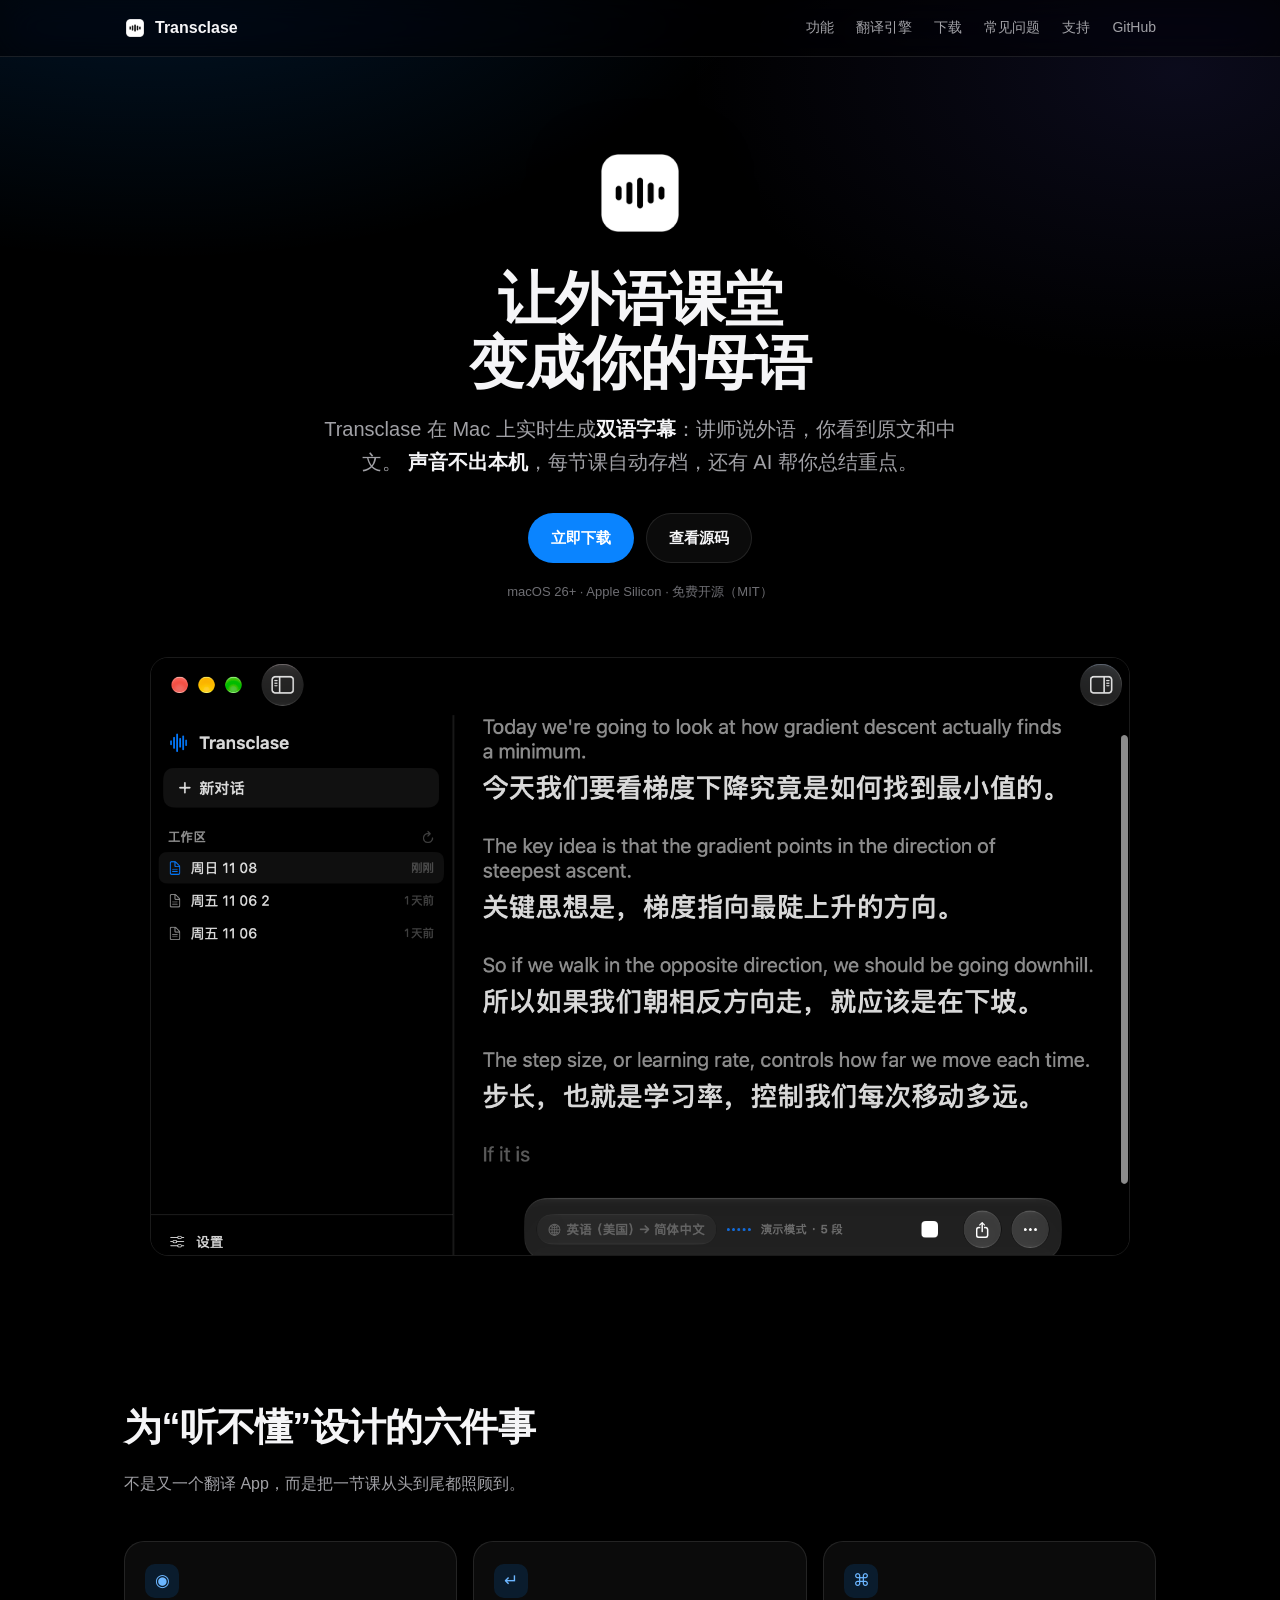
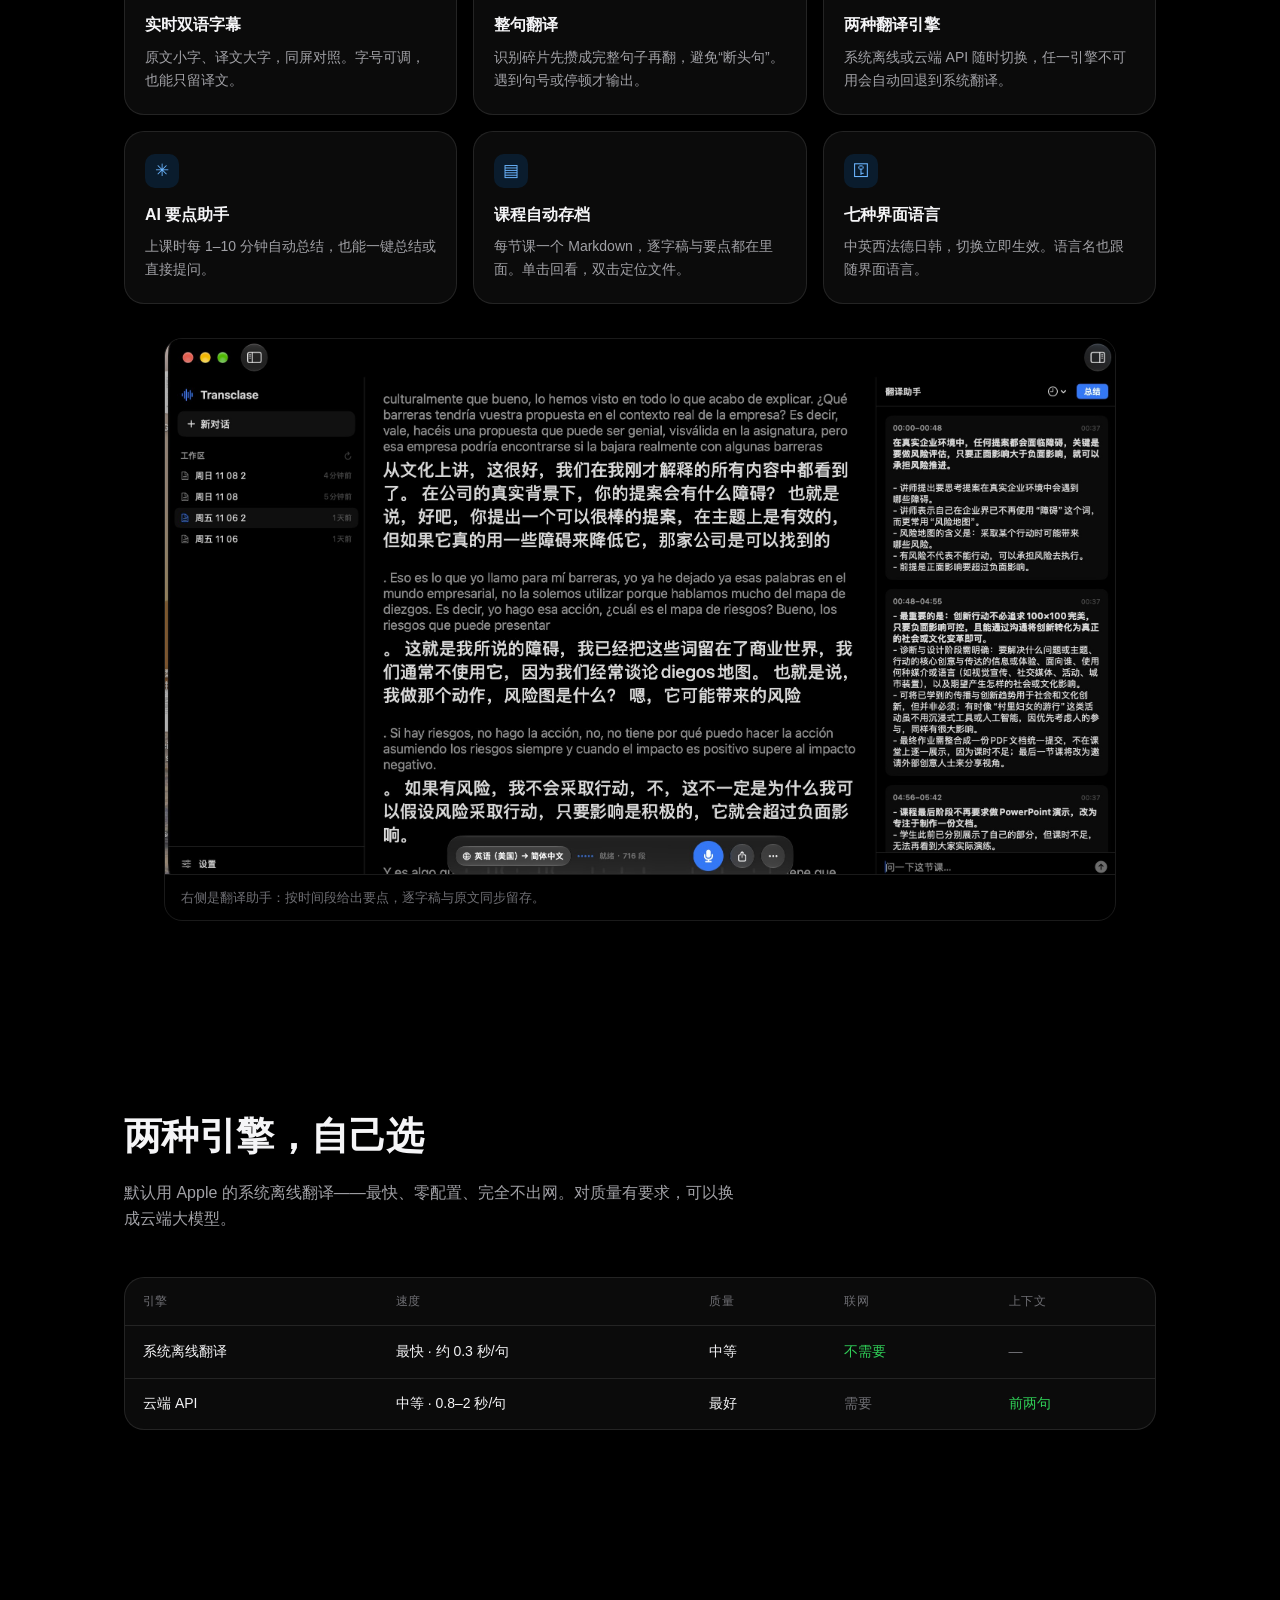
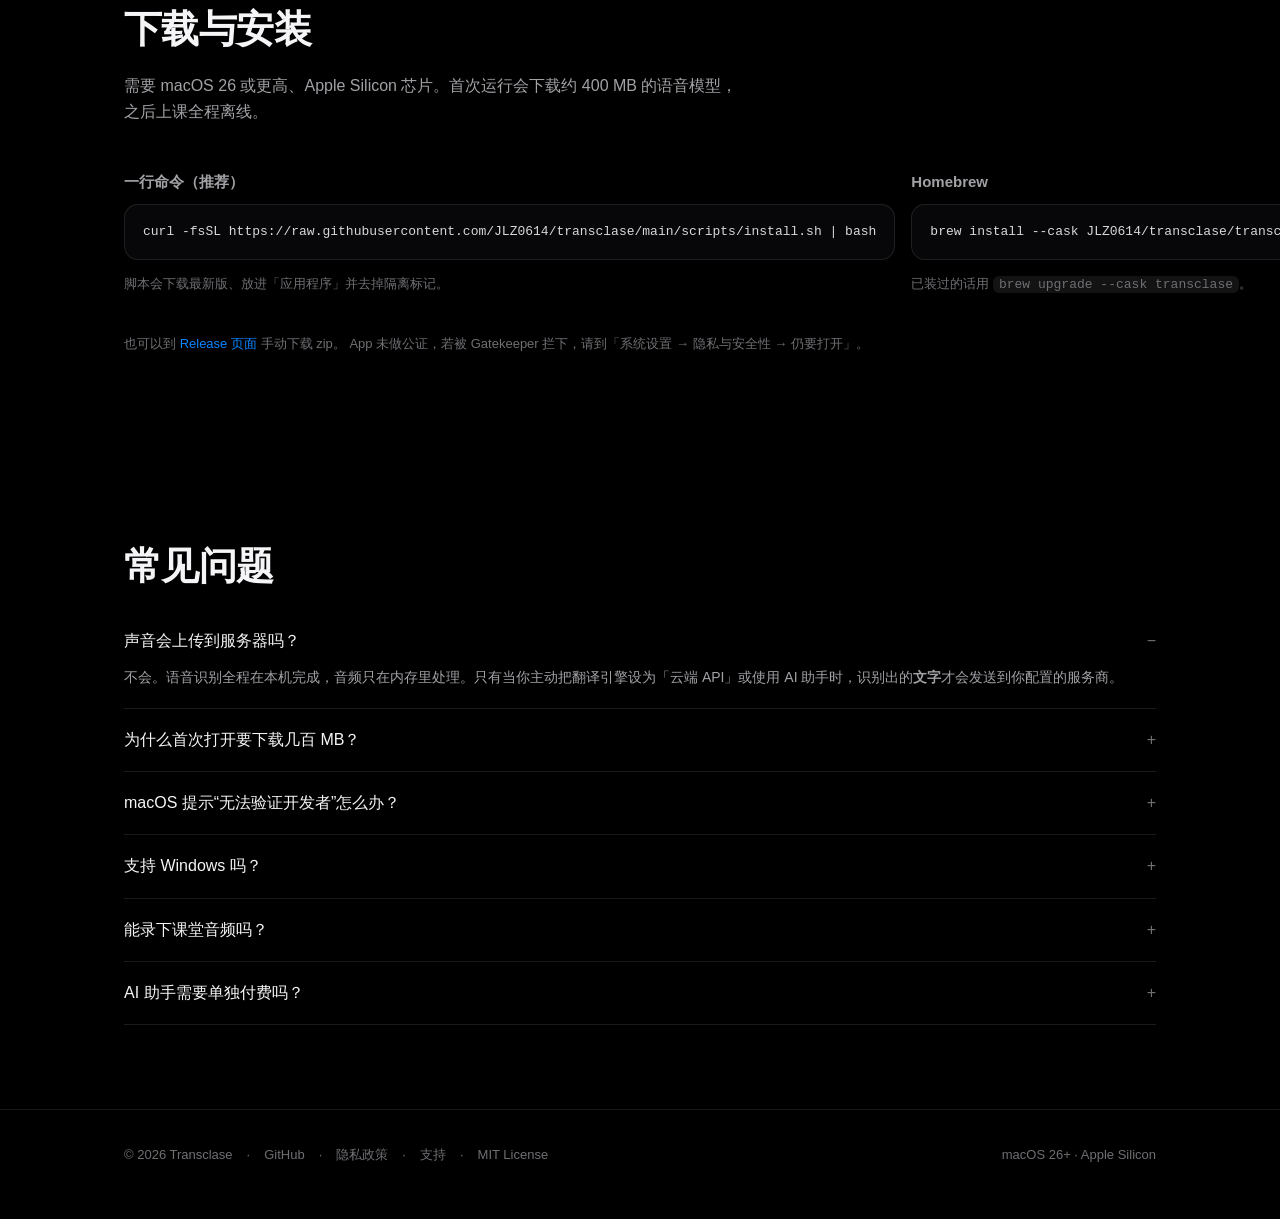
==== commit 7ac6bf14: "docs: 新增隐私政策与支持页面（App Store 必填 URL）" ====
--- a/docs/index.html
+++ b/docs/index.html
@@ -21,6 +21,7 @@
       <a href="#engines">翻译引擎</a>
       <a href="#install">下载</a>
       <a href="#faq">常见问题</a>
+      <a href="support.html">支持</a>
       <a href="https://github.com/JLZ0614/transclase" target="_blank" rel="noopener">GitHub</a>
     </div>
   </div>
@@ -181,6 +182,10 @@
     <span>·</span>
     <a href="https://github.com/JLZ0614/transclase" target="_blank" rel="noopener">GitHub</a>
     <span>·</span>
+    <a href="privacy.html">隐私政策</a>
+    <span>·</span>
+    <a href="support.html">支持</a>
+    <span>·</span>
     <a href="https://github.com/JLZ0614/transclase/blob/main/LICENSE" target="_blank" rel="noopener">MIT License</a>
     <span style="margin-left:auto">macOS 26+ · Apple Silicon</span>
   </div>
